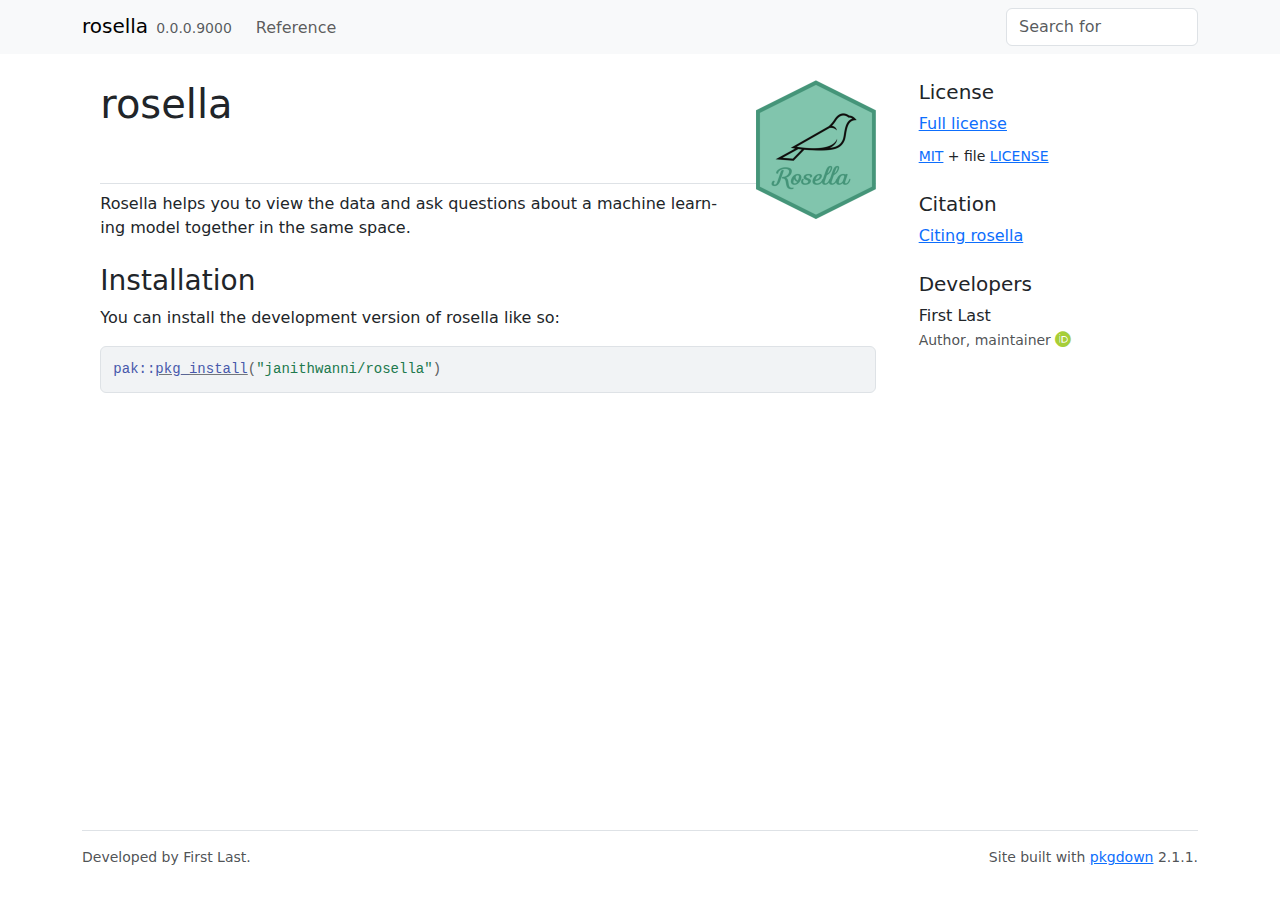
==== docs/index.html @ fad97d9d "Move pkgdown site to version control" ====
<!DOCTYPE html>
<!-- Generated by pkgdown: do not edit by hand --><html lang="en">
<head>
<meta http-equiv="Content-Type" content="text/html; charset=UTF-8">
<meta charset="utf-8">
<meta http-equiv="X-UA-Compatible" content="IE=edge">
<meta name="viewport" content="width=device-width, initial-scale=1, shrink-to-fit=no">
<title>What the Package Does (One Line, Title Case) • rosella</title>
<!-- favicons --><link rel="icon" type="image/png" sizes="16x16" href="favicon-16x16.png">
<link rel="icon" type="image/png" sizes="32x32" href="favicon-32x32.png">
<link rel="apple-touch-icon" type="image/png" sizes="180x180" href="apple-touch-icon.png">
<link rel="apple-touch-icon" type="image/png" sizes="120x120" href="apple-touch-icon-120x120.png">
<link rel="apple-touch-icon" type="image/png" sizes="76x76" href="apple-touch-icon-76x76.png">
<link rel="apple-touch-icon" type="image/png" sizes="60x60" href="apple-touch-icon-60x60.png">
<script src="deps/jquery-3.6.0/jquery-3.6.0.min.js"></script><meta name="viewport" content="width=device-width, initial-scale=1, shrink-to-fit=no">
<link href="deps/bootstrap-5.3.1/bootstrap.min.css" rel="stylesheet">
<script src="deps/bootstrap-5.3.1/bootstrap.bundle.min.js"></script><link href="deps/font-awesome-6.4.2/css/all.min.css" rel="stylesheet">
<link href="deps/font-awesome-6.4.2/css/v4-shims.min.css" rel="stylesheet">
<script src="deps/headroom-0.11.0/headroom.min.js"></script><script src="deps/headroom-0.11.0/jQuery.headroom.min.js"></script><script src="deps/bootstrap-toc-1.0.1/bootstrap-toc.min.js"></script><script src="deps/clipboard.js-2.0.11/clipboard.min.js"></script><script src="deps/search-1.0.0/autocomplete.jquery.min.js"></script><script src="deps/search-1.0.0/fuse.min.js"></script><script src="deps/search-1.0.0/mark.min.js"></script><!-- pkgdown --><script src="pkgdown.js"></script><meta property="og:title" content="What the Package Does (One Line, Title Case)">
<meta name="description" content="What the package does (one paragraph).">
<meta property="og:description" content="What the package does (one paragraph).">
<meta property="og:image" content="/logo.png">
</head>
<body>
    <a href="#main" class="visually-hidden-focusable">Skip to contents</a>


    <nav class="navbar navbar-expand-lg fixed-top bg-light" data-bs-theme="light" aria-label="Site navigation"><div class="container">

    <a class="navbar-brand me-2" href="index.html">rosella</a>

    <small class="nav-text text-muted me-auto" data-bs-toggle="tooltip" data-bs-placement="bottom" title="">0.0.0.9000</small>


    <button class="navbar-toggler" type="button" data-bs-toggle="collapse" data-bs-target="#navbar" aria-controls="navbar" aria-expanded="false" aria-label="Toggle navigation">
      <span class="navbar-toggler-icon"></span>
    </button>

    <div id="navbar" class="collapse navbar-collapse ms-3">
      <ul class="navbar-nav me-auto">
<li class="nav-item"><a class="nav-link" href="reference/index.html">Reference</a></li>
      </ul>
<ul class="navbar-nav">
<li class="nav-item"><form class="form-inline" role="search">
 <input class="form-control" type="search" name="search-input" id="search-input" autocomplete="off" aria-label="Search site" placeholder="Search for" data-search-index="search.json">
</form></li>
      </ul>
</div>


  </div>
</nav><div class="container template-home">
<div class="row">
  <main id="main" class="col-md-9"><div class="section level1">
<div class="page-header">
<img src="logo.png" class="logo" alt=""><h1 id="rosella-">rosella <a class="anchor" aria-label="anchor" href="#rosella-"></a>
</h1>
</div>
<!-- badges: start -->
<!-- badges: end -->
<p>Rosella helps you to view the data and ask questions about a machine learning model together in the same space.</p>
<div class="section level2">
<h2 id="installation">Installation<a class="anchor" aria-label="anchor" href="#installation"></a>
</h2>
<p>You can install the development version of rosella like so:</p>
<div class="sourceCode" id="cb1"><pre class="downlit sourceCode r">
<code class="sourceCode R"><span><span class="fu">pak</span><span class="fu">::</span><span class="fu"><a href="https://pak.r-lib.org/reference/pkg_install.html" class="external-link">pkg_install</a></span><span class="op">(</span><span class="st">"janithwanni/rosella"</span><span class="op">)</span></span></code></pre></div>
</div>
</div>
  </main><aside class="col-md-3"><div class="license">
<h2 data-toc-skip>License</h2>
<ul class="list-unstyled">
<li><a href="LICENSE.html">Full license</a></li>
<li><small><a href="https://opensource.org/licenses/mit-license.php" class="external-link">MIT</a> + file <a href="LICENSE-text.html">LICENSE</a></small></li>
</ul>
</div>


<div class="citation">
<h2 data-toc-skip>Citation</h2>
<ul class="list-unstyled">
<li><a href="authors.html#citation">Citing rosella</a></li>
</ul>
</div>

<div class="developers">
<h2 data-toc-skip>Developers</h2>
<ul class="list-unstyled">
<li>First Last <br><small class="roles"> Author, maintainer </small> <a href="https://orcid.org/YOUR-ORCID-ID" target="orcid.widget" aria-label="ORCID" class="external-link"><span class="fab fa-orcid orcid" aria-hidden="true"></span></a> </li>
</ul>
</div>



  </aside>
</div>


    <footer><div class="pkgdown-footer-left">
  <p>Developed by First Last.</p>
</div>

<div class="pkgdown-footer-right">
  <p>Site built with <a href="https://pkgdown.r-lib.org/" class="external-link">pkgdown</a> 2.1.1.</p>
</div>

    </footer>
</div>





  </body>
</html>
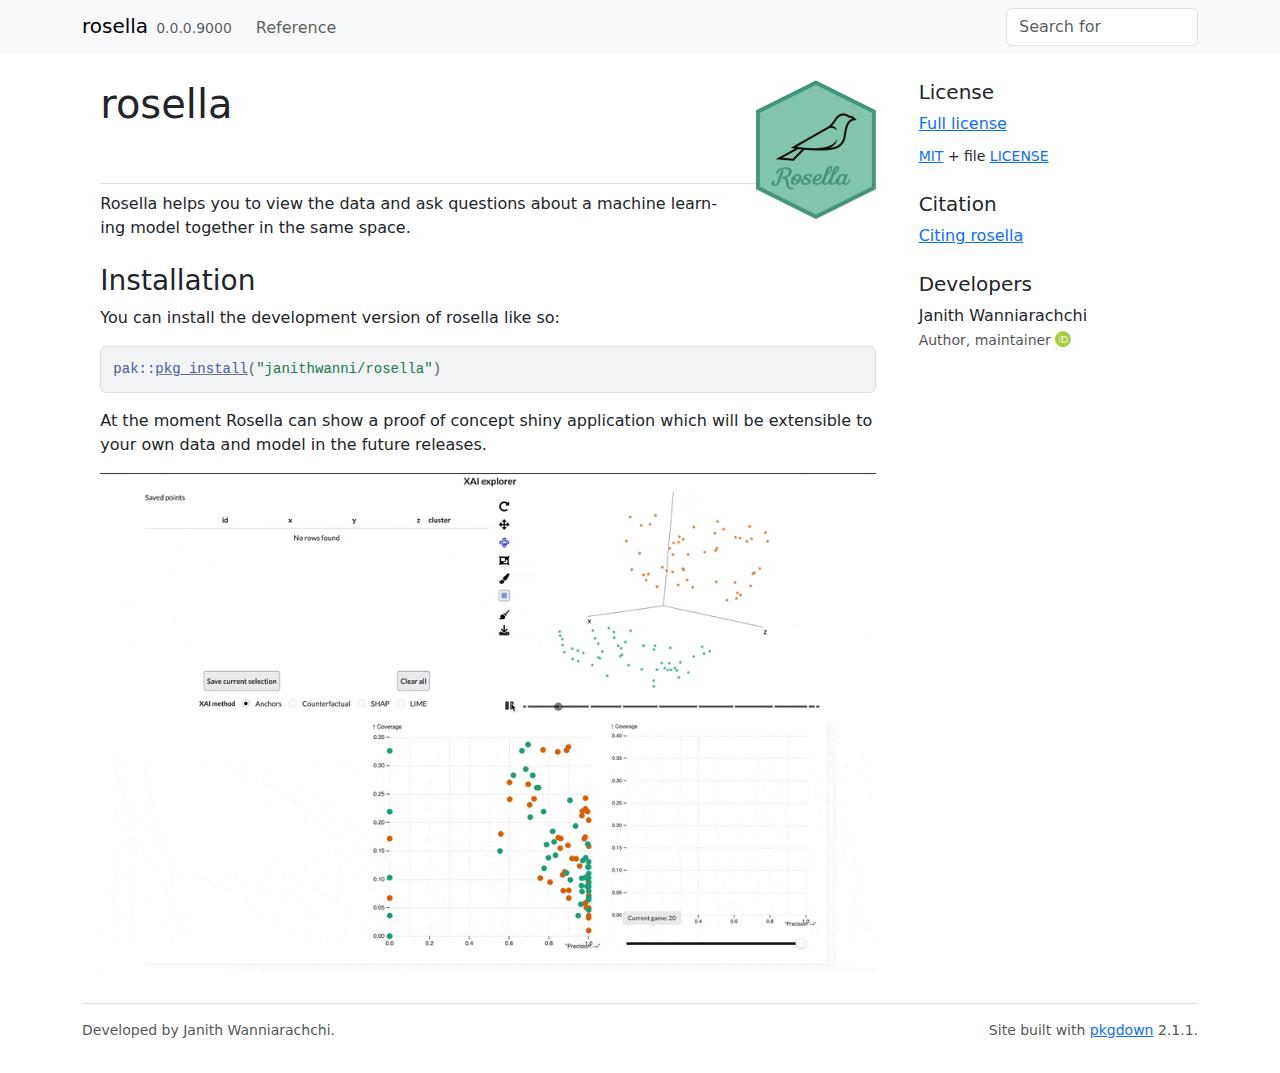
==== commit b1aa6a51: "Build pkgdown site" ====
--- a/docs/index.html
+++ b/docs/index.html
@@ -5,7 +5,7 @@
 <meta charset="utf-8">
 <meta http-equiv="X-UA-Compatible" content="IE=edge">
 <meta name="viewport" content="width=device-width, initial-scale=1, shrink-to-fit=no">
-<title>What the Package Does (One Line, Title Case) • rosella</title>
+<title>Explore Data and Explananations of Machine Learning Models in High Dimensional Space • rosella</title>
 <!-- favicons --><link rel="icon" type="image/png" sizes="16x16" href="favicon-16x16.png">
 <link rel="icon" type="image/png" sizes="32x32" href="favicon-32x32.png">
 <link rel="apple-touch-icon" type="image/png" sizes="180x180" href="apple-touch-icon.png">
@@ -16,9 +16,9 @@
 <link href="deps/bootstrap-5.3.1/bootstrap.min.css" rel="stylesheet">
 <script src="deps/bootstrap-5.3.1/bootstrap.bundle.min.js"></script><link href="deps/font-awesome-6.4.2/css/all.min.css" rel="stylesheet">
 <link href="deps/font-awesome-6.4.2/css/v4-shims.min.css" rel="stylesheet">
-<script src="deps/headroom-0.11.0/headroom.min.js"></script><script src="deps/headroom-0.11.0/jQuery.headroom.min.js"></script><script src="deps/bootstrap-toc-1.0.1/bootstrap-toc.min.js"></script><script src="deps/clipboard.js-2.0.11/clipboard.min.js"></script><script src="deps/search-1.0.0/autocomplete.jquery.min.js"></script><script src="deps/search-1.0.0/fuse.min.js"></script><script src="deps/search-1.0.0/mark.min.js"></script><!-- pkgdown --><script src="pkgdown.js"></script><meta property="og:title" content="What the Package Does (One Line, Title Case)">
-<meta name="description" content="What the package does (one paragraph).">
-<meta property="og:description" content="What the package does (one paragraph).">
+<script src="deps/headroom-0.11.0/headroom.min.js"></script><script src="deps/headroom-0.11.0/jQuery.headroom.min.js"></script><script src="deps/bootstrap-toc-1.0.1/bootstrap-toc.min.js"></script><script src="deps/clipboard.js-2.0.11/clipboard.min.js"></script><script src="deps/search-1.0.0/autocomplete.jquery.min.js"></script><script src="deps/search-1.0.0/fuse.min.js"></script><script src="deps/search-1.0.0/mark.min.js"></script><!-- pkgdown --><script src="pkgdown.js"></script><meta property="og:title" content="Explore Data and Explananations of Machine Learning Models in High Dimensional Space">
+<meta name="description" content="Provides tools to observe and interact with high dimensional data and explanatnions of machine learning models in one unified view through a Shiny app">
+<meta property="og:description" content="Provides tools to observe and interact with high dimensional data and explanatnions of machine learning models in one unified view through a Shiny app">
 <meta property="og:image" content="/logo.png">
 </head>
 <body>
@@ -65,6 +65,8 @@
 <p>You can install the development version of rosella like so:</p>
 <div class="sourceCode" id="cb1"><pre class="downlit sourceCode r">
 <code class="sourceCode R"><span><span class="fu">pak</span><span class="fu">::</span><span class="fu"><a href="https://pak.r-lib.org/reference/pkg_install.html" class="external-link">pkg_install</a></span><span class="op">(</span><span class="st">"janithwanni/rosella"</span><span class="op">)</span></span></code></pre></div>
+<p>At the moment Rosella can show a proof of concept shiny application which will be extensible to your own data and model in the future releases.</p>
+<p><img src="reference/figures/temp_demo.gif"></p>
 </div>
 </div>
   </main><aside class="col-md-3"><div class="license">
@@ -86,7 +88,7 @@
 <div class="developers">
 <h2 data-toc-skip>Developers</h2>
 <ul class="list-unstyled">
-<li>First Last <br><small class="roles"> Author, maintainer </small> <a href="https://orcid.org/YOUR-ORCID-ID" target="orcid.widget" aria-label="ORCID" class="external-link"><span class="fab fa-orcid orcid" aria-hidden="true"></span></a> </li>
+<li>Janith Wanniarachchi <br><small class="roles"> Author, maintainer </small> <a href="https://orcid.org/0000-0002-7945-1036" target="orcid.widget" aria-label="ORCID" class="external-link"><span class="fab fa-orcid orcid" aria-hidden="true"></span></a> </li>
 </ul>
 </div>
 
@@ -97,7 +99,7 @@
 
 
     <footer><div class="pkgdown-footer-left">
-  <p>Developed by First Last.</p>
+  <p>Developed by Janith Wanniarachchi.</p>
 </div>
 
 <div class="pkgdown-footer-right">
